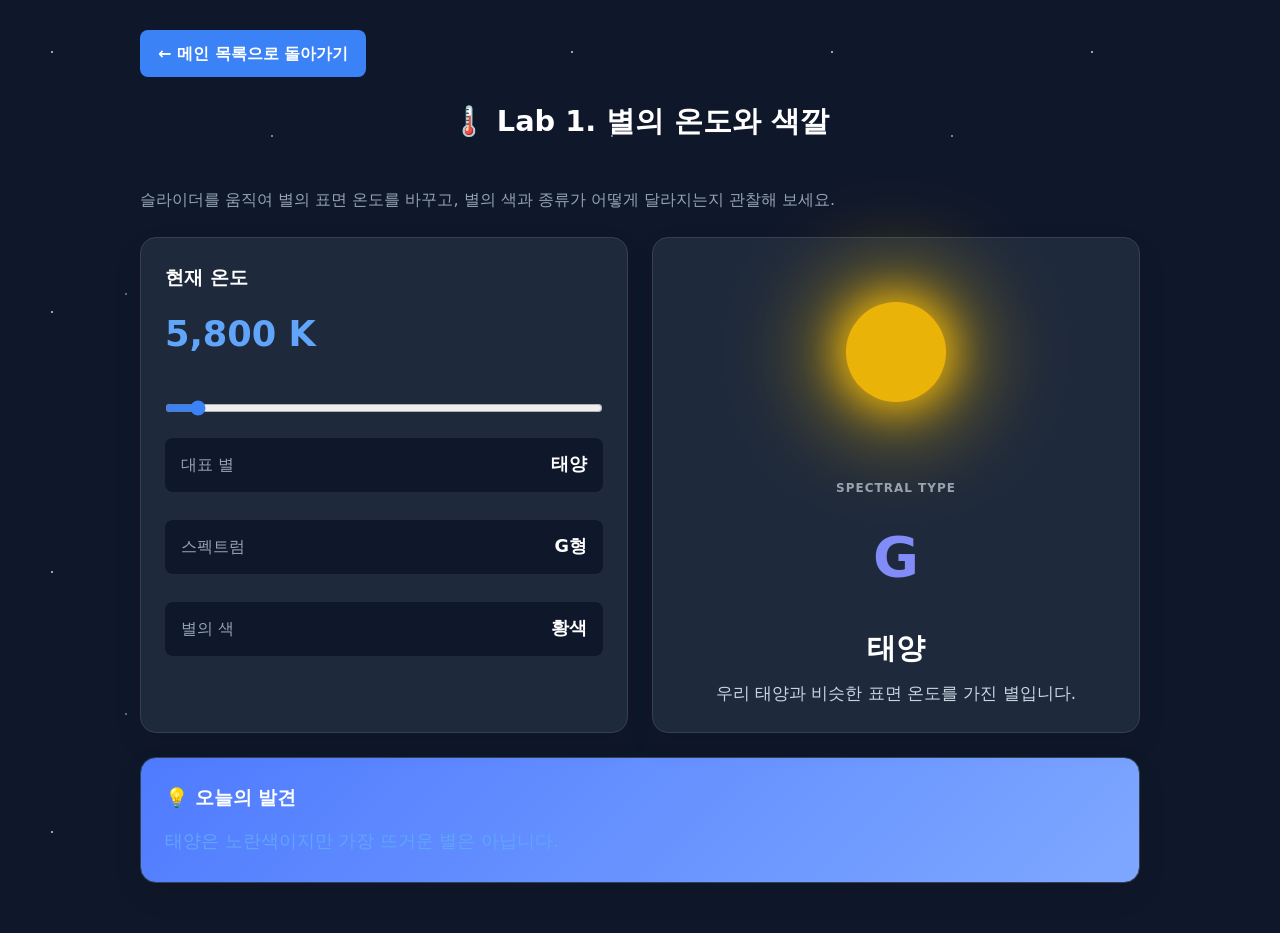
==== lab1.html @ e6ad297c "Update lab1.html" ====
<!DOCTYPE html>
<html lang="ko">
<head>
    <meta charset="UTF-8">
    <meta name="viewport" content="width=device-width, initial-scale=1.0">
    <title>Lab 1. 별의 온도와 색깔 - 우주 탐구 실험실</title>
    <link rel="stylesheet" href="css/style.css">
    <style>
        body {
            background-color: #0f172a;
            color: #f8fafc;
            margin: 0;
            font-family: system-ui, -apple-system, sans-serif;
        }

        .control-card, .viewer-card, .discovery-card {
            background-color: #1e293b !important;
            color: #ffffff !important;
            border: 1px solid #334155 !important;
            border-radius: 16px;
            padding: 24px;
        }

        .temperature-value {
            color: #60a5fa !important;
            font-size: 2.2rem !important;
            font-weight: 800 !important;
        }

        .star-info .info-item {
            background-color: #0f172a !important;
            padding: 12px 16px;
            border-radius: 8px;
            margin-top: 10px;
            display: flex;
            justify-content: space-between;
        }

        .star-info .info-item span { color: #94a3b8 !important; }
        .star-info .info-item strong { color: #ffffff !important; font-size: 1.1rem; }

        .spectral-text { color: #94a3b8 !important; font-weight: 600; letter-spacing: 1px; }
        .spectral-type { color: #818cf8 !important; font-size: 3.5rem !important; font-weight: bold !important; margin: 10px 0; }
        #starDisplayName { color: #ffffff !important; font-size: 1.8rem; margin: 10px 0 5px 0; }
        #starDescription { color: #cbd5e1 !important; font-size: 1.05rem; }

        #temperatureSlider {
            width: 100%;
            height: 10px;
            accent-color: #3b82f6;
            cursor: pointer;
            margin: 15px 0;
        }
    </style>
</head>
<body>

    <div class="container" style="padding-top: 30px; padding-bottom: 50px; max-width: 1000px; margin: 0 auto;">
        <a href="index.html" class="btn" style="background-color: #3b82f6; color: white; display: inline-block; padding: 10px 18px; border-radius: 8px; margin-bottom: 20px; text-decoration: none; font-weight: 600;">← 메인 목록으로 돌아가기</a>

        <h2 class="lab-title" style="color: white; font-size: 1.8rem;">🌡️ Lab 1. 별의 온도와 색깔</h2>
        <p class="lab-subtitle" style="color: #94a3b8; margin-bottom: 24px;">
            슬라이더를 움직여 별의 표면 온도를 바꾸고, 별의 색과 종류가 어떻게 달라지는지 관찰해 보세요.
        </p>

        <div class="lab-grid" style="display: grid; grid-template-columns: 1fr 1fr; gap: 24px;">
            <!-- 컨트롤러 카드 -->
            <div class="control-card">
                <h3 style="color: white; margin-top: 0; margin-bottom: 10px;">현재 온도</h3>
                <div id="temperatureValue" class="temperature-value">5,800 K</div>
                
                <!-- max 값을 50000으로 늘려 30,000K 이상까지 여유롭게 이동 가능하도록 수정 -->
                <input id="temperatureSlider" type="range" min="3000" max="50000" step="100" value="5800">

                <div class="star-info">
                    <div class="info-item"><span>대표 별</span><strong id="starName">태양</strong></div>
                    <div class="info-item"><span>스펙트럼</span><strong id="starType">G형</strong></div>
                    <div class="info-item"><span>별의 색</span><strong id="starLabel">황색</strong></div>
                </div>
            </div>

            <!-- 뷰어 카드 -->
            <div class="viewer-card" style="text-align: center;">
                <div class="star-wrapper" style="position: relative; height: 180px; display: flex; align-items: center; justify-content: center;">
                    <div id="starGlow" style="position: absolute; width: 120px; height: 120px; border-radius: 50%; background: #ffd54f; filter: blur(20px); opacity: 0.6;"></div>
                    <div id="star" style="position: relative; width: 100px; height: 100px; border-radius: 50%; background: #ffd54f; transition: background 0.2s;"></div>
                </div>
                <div class="spectral-text">SPECTRAL TYPE</div>
                <div id="spectralType" class="spectral-type">G</div>
                <h2 id="starDisplayName">태양</h2>
                <p id="starDescription">우리 태양과 비슷한 표면 온도를 가진 황색 별입니다.</p>
            </div>
        </div>

        <div class="discovery-card" style="margin-top: 24px;">
            <h3 style="color: white; margin-top: 0;">💡 오늘의 발견</h3>
            <p id="discoveryText" style="color: #60a5fa; font-size: 1.1rem; margin-top: 8px; margin-bottom: 0;">
                태양은 노란색이지만 가장 뜨거운 별은 아닙니다.
            </p>
        </div>
    </div>

    <script src="js/lab1.js"></script>
</body>
</html>
---- css/style.css ----
/* ===================================
   RESET
=================================== */

*{
    margin:0;
    padding:0;
    box-sizing:border-box;
}

body{

    font-family:
    "Pretendard",
    "Noto Sans KR",
    sans-serif;

    background:#08101d;

    color:white;

    line-height:1.7;

    /* 은은한 별 */
    background-image:
    radial-gradient(circle at 20% 20%, rgba(255,255,255,.6) 1px, transparent 1px),
    radial-gradient(circle at 80% 40%, rgba(255,255,255,.45) 1px, transparent 1px),
    radial-gradient(circle at 30% 70%, rgba(255,255,255,.35) 1px, transparent 1px),
    radial-gradient(circle at 70% 90%, rgba(255,255,255,.55) 1px, transparent 1px);

    background-size:
    260px 260px,
    340px 340px,
    420px 420px,
    520px 520px;

}


/* ===================================
   HERO
=================================== */

.hero{

    padding:28px 24px;

    background:
    linear-gradient(
    180deg,
    #14233f,
    #08101d);

    border-bottom:1px solid rgba(255,255,255,.08);

}

.hero-content{

    max-width:1100px;

    margin:auto;

    display:flex;

    justify-content:space-between;

    align-items:center;

    gap:40px;

}

.hero-left{

    flex:1;

}

.title-row{

    display:flex;

    align-items:center;

    gap:20px;

    margin-bottom:12px;

}

.planet{

    font-size:54px;

}

.subtitle{

    color:#91b8ff;

    font-size:.95rem;

    margin-bottom:4px;

}

.hero h1{

    font-size:2.2rem;

    margin-bottom:2px;

}

.english{

    color:#9fb6d8;

    font-size:.95rem;

}

.description{

    color:#cfd8e6;

    max-width:650px;

}

.hero-right{

    text-align:center;

    min-width:140px;

}

.status-number{

    font-size:3rem;

    font-weight:700;

    color:#8eb6ff;

}

.hero-right{

    text-align:center;

    min-width:140px;

}

.status{

    margin-top:30px;

    display:inline-block;

    padding:10px 22px;

    border-radius:999px;

    background:rgba(255,255,255,.08);

    border:1px solid rgba(255,255,255,.08);

}

.status-number{

    font-size:3rem;

    font-weight:700;

    color:#8eb6ff;

}

.status-text{

    color:#a7b6ca;

}

/* ===================================
   CONTAINER
=================================== */

.container{

    width:min(1100px,92%);

    margin:70px auto;

}

.container h2{

    text-align:center;

    font-size:2rem;

    margin-bottom:40px;

}


/* ===================================
   GRID
=================================== */

.lab-grid{

    display:grid;

    grid-template-columns:
    repeat(auto-fit,minmax(270px,310px));

    justify-content:center;

    gap:26px;

}


/* ===================================
   CARD
=================================== */

.lab-card{

    background:#1a2743;

    border-radius:22px;

    padding:28px;

    border:1px solid rgba(255,255,255,.08);

    transition:.25s;

}

.lab-card:hover{

    transform:translateY(-6px);

    border-color:#5b93ff;

    box-shadow:
    0 12px 30px rgba(0,0,0,.35);

}


/* ===================================
   ICON
=================================== */

.icon{

    width:72px;

    height:72px;

    margin:0 auto 24px;

    border-radius:50%;

    display:flex;

    justify-content:center;

    align-items:center;

    font-size:38px;

    transition:.25s;

}

/* 카드별 색 */

.temperature{

    background:#3d2b20;

}

.magnitude{

    background:#40371d;

}

.parallax{

    background:#20364c;

}

.lab-card:hover .icon{

    transform:scale(1.08);

}


/* ===================================
   TEXT
=================================== */

.lab-card h3{

    text-align:center;

    font-size:1.8rem;

    margin-bottom:12px;

}

.summary{

    text-align:center;

    color:#d0d7e6;

    min-height:60px;

}


/* ===================================
   INFO
=================================== */

.info{

    display:flex;

    justify-content:center;

    gap:18px;

    flex-wrap:wrap;

    margin:22px 0;

    color:#9fb8db;

    font-size:.9rem;

}


/* ===================================
   TAG
=================================== */

.tags{

    display:flex;

    justify-content:center;

    gap:8px;

    flex-wrap:wrap;

    margin-bottom:24px;

}

.tags span{

    background:#2a3d62;

    padding:5px 12px;

    border-radius:20px;

    font-size:.82rem;

}


/* ===================================
   BUTTON
=================================== */

.btn{

    display:block;

    text-align:center;

    text-decoration:none;

    padding:14px;

    border-radius:14px;

    background:#5f84f4;

    color:white;

    font-weight:700;

    transition:.25s;

}

.btn:hover{

    background:#7b9dff;

}


/* ===================================
   FOOTER
=================================== */

footer{

    margin-top:80px;

    padding:45px;

    text-align:center;

    color:#aeb8c9;

    border-top:1px solid rgba(255,255,255,.08);

}

footer p{

    margin:5px 0;

}


/* ===================================
   MOBILE
=================================== */

@media(max-width:768px){

.hero-content{

    flex-direction:column;

    text-align:center;

}

.title-row{

    justify-content:center;

}

.description{

    text-align:center;

}

}

/* ======================================
   LAB 1 : 별의 온도와 색깔
====================================== */

.lab-section{
    max-width:1200px;
    margin:80px auto;
    padding:0 24px;
}

.lab-title{
    font-size:2rem;
    font-weight:700;
    color:#1f2937;
    margin-bottom:12px;
}

.lab-subtitle{
    color:#64748b;
    margin-bottom:40px;
    line-height:1.7;
}

.lab-grid{

    display:grid;

    grid-template-columns:380px 1fr;

    gap:32px;

    align-items:stretch;

}

/* -----------------------
   카드 공통
------------------------ */

.control-card,
.viewer-card,
.temperature-table,
.discovery-card{

    background:white;

    border-radius:20px;

    padding:28px;

    box-shadow:0 12px 30px rgba(0,0,0,.08);

}

/* -----------------------
   왼쪽 카드
------------------------ */

.control-card h3{

    margin-bottom:18px;

}

.temperature-value{

    font-size:42px;

    font-weight:800;

    color:#4F7BFF;

    margin-bottom:24px;

}

#temperatureSlider{

    width:100%;

    margin-bottom:30px;

    cursor:pointer;

}

/* -----------------------
   정보 카드
------------------------ */

.star-info{

    display:flex;

    flex-direction:column;

    gap:18px;

}

.info-item{

    display:flex;

    justify-content:space-between;

    align-items:center;

    padding:14px 18px;

    border-radius:12px;

    background:#f8fafc;

}

.info-item span{

    color:#64748b;

}

.info-item strong{

    font-size:18px;

}

/* -----------------------
   오른쪽
------------------------ */

.viewer-card{

    display:flex;

    flex-direction:column;

    justify-content:center;

    align-items:center;

    text-align:center;

}

/* 별 */

.star-wrapper{

    position:relative;

    width:220px;

    height:220px;

    margin-bottom:24px;

}

.star-glow{

    position:absolute;

    inset:0;

    border-radius:50%;

    filter:blur(35px);

    opacity:.7;

    transition:.35s;

}

.star{

    position:absolute;

    left:50%;

    top:50%;

    transform:translate(-50%,-50%);

    width:120px;

    height:120px;

    border-radius:50%;

    background:#FFD54F;

    box-shadow:0 0 80px rgba(255,213,79,.5);

    transition:
    background .4s,
    box-shadow .4s,
    transform .3s;

}

/* -----------------------
   스펙트럼
------------------------ */

.spectral-text{

    margin-top:12px;

    letter-spacing:4px;

    font-size:12px;

    color:#94a3b8;

}

.spectral-type{

    font-size:48px;

    font-weight:700;

    color:#4F7BFF;

    margin:8px 0;

}

#starDisplayName{

    margin-top:10px;

}

#starDescription{

    max-width:420px;

    color:#64748b;

    line-height:1.8;

}

/* -----------------------
   표
------------------------ */

.temperature-table{

    margin-top:36px;

}

.temperature-table table{

    width:100%;

    border-collapse:collapse;

}

.temperature-table th{

    background:#4F7BFF;

    color:white;

    padding:14px;

}

.temperature-table td{

    padding:14px;

    text-align:center;

    border-bottom:1px solid #e2e8f0;

}

.temperature-table tbody tr{

    transition:.3s;

}

/* JS가 active 붙임 */

.temperature-table tbody tr.active{

    background:#eef4ff;

    border-left:6px solid #4F7BFF;

    transform:scale(1.01);

}

/* -----------------------
   발견 카드
------------------------ */

.discovery-card{

    margin-top:30px;

    background:linear-gradient(
    135deg,
    #4F7BFF,
    #7EA8FF
    );

    color:white;

}

.discovery-card h3{

    margin-bottom:12px;

}

.discovery-card p{

    line-height:1.8;

    font-size:18px;

}

/* -----------------------
   반응형
------------------------ */

@media(max-width:900px){

.lab-grid{

grid-template-columns:1fr;

}

.star-wrapper{

width:180px;
height:180px;

}

.star{

width:100px;
height:100px;

}

}

/* 요소를 완벽히 숨겨주는 클래스 */
.hidden {
    display: none !important;
}

/* 메인으로 돌아가는 버튼 스타일 */
.back-btn {
    background-color: #4f46e5;
    color: white;
    border: none;
    padding: 10px 18px;
    border-radius: 8px;
    font-size: 0.95rem;
    font-weight: 600;
    cursor: pointer;
    margin-bottom: 20px;
    transition: background 0.2s ease;
}

.back-btn:hover {
    background-color: #4338ca;
}

/* 화면 숨김을 강제하는 클래스 */
.hidden {
    display: none !important;
}

/* 돌아가기 버튼 전용 스타일 */
.back-btn {
    display: inline-block;
    width: auto !important;
    text-decoration: none;
    margin-bottom: 20px;
    text-align: center;
}
/* 화면 숨김 처리용 클래스 */
.hidden {
    display: none !important;
}

/* ========================================== */
/* 순수 CSS 기반 화면 전환 (SPA) 스타일          */
/* ========================================== */

/* 1. 기본적으로 모든 페이지 영역을 숨깁니다 */
.page-view {
    display: none;
}

/* 2. 주소에 아무 해시(#)가 없거나 #main-page일 때는 메인만 보여줍니다 */
#main-page {
    display: block;
}

/* 3. 특정 실험실 선택 시(예: #lab1-page), 메인은 가리고 해당 실험실만 띄웁니다 */
:target {
    display: block !important;
}

:target ~ #main-page {
    display: none !important;
}

/* 4. 돌아가기 버튼 전용 스타일 */
.back-btn {
    display: inline-block;
    width: auto !important;
    text-decoration: none;
    margin-bottom: 20px;
    background-color: #3b82f6;
    color: white;
}

/* ========================================== */
/* Lab 1 디자인 가독성 개선 스타일             */
/* ========================================== */

/* 카드 배경 및 글자 가독성 높이기 */
.control-card, .viewer-card, .temperature-table, .discovery-card {
    background-color: #1e293b !important; /* 선명한 어두운 네이비 카드로 변경 */
    color: #f8fafc !important;             /* 기본 글자색 흰색 */
    border: 1px solid #334155;
    border-radius: 12px;
    padding: 24px;
}

/* 온도 숫자 및 강조 글자 */
.temperature-value {
    color: #60a5fa !important; /* 밝은 파란색 */
    font-size: 2.2rem;
    font-weight: 800;
}

.star-info .info-item span {
    color: #94a3b8 !important; /* 밝은 회색 라벨 */
}

.star-info .info-item strong {
    color: #ffffff !important; /* 강한 흰색 강조 */
}

/* 별의 스펙트럼 문구 */
.spectral-text {
    color: #94a3b8 !important;
}

.spectral-type {
    color: #818cf8 !important;
    font-size: 3rem;
    font-weight: bold;
}

/* 교과서 표 디자인 개선 */
.temperature-table table {
    width: 100%;
    color: #f8fafc;
    border-collapse: collapse;
}

.temperature-table th, .temperature-table td {
    padding: 12px;
    text-align: center;
    border-bottom: 1px solid #334155;
    color: #f8fafc !important;
}

/* 현재 속한 행 하이라이트 효과 */
.temperature-table tr.active {
    background-color: rgba(59, 130, 246, 0.35) !important;
    font-weight: bold;
}

/* 슬라이더 컨트롤 스타일 */
#temperatureSlider {
    width: 100%;
    height: 8px;
    border-radius: 5px;
    accent-color: #3b82f6;
    cursor: pointer;
    margin: 15px 0;
}
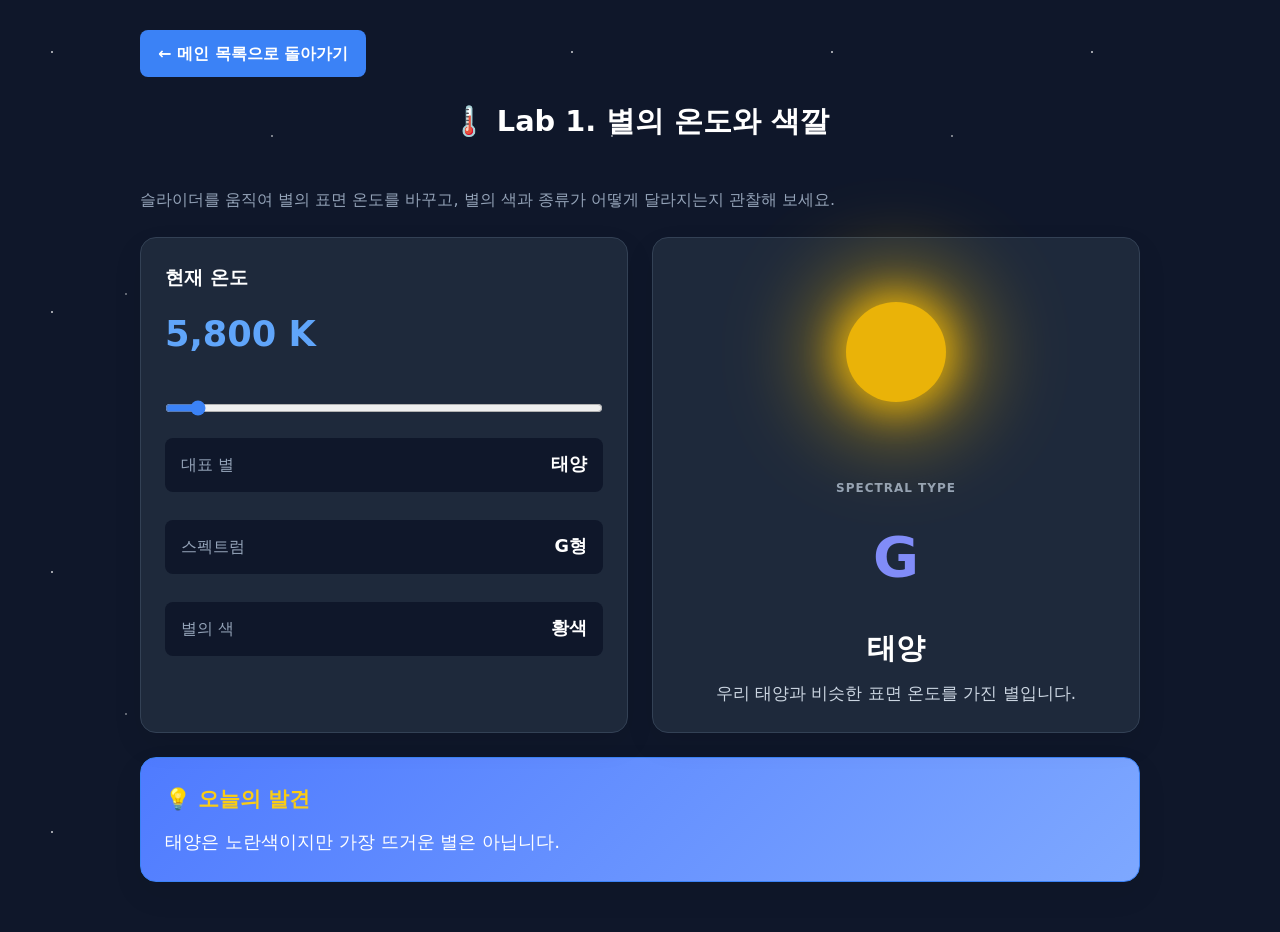
==== commit 4a948e4b: "Update lab1.html" ====
--- a/lab1.html
+++ b/lab1.html
@@ -13,12 +13,43 @@
             font-family: system-ui, -apple-system, sans-serif;
         }
 
-        .control-card, .viewer-card, .discovery-card {
+        /* 컨트롤 및 뷰어 카드 스타일 */
+        .control-card, .viewer-card {
             background-color: #1e293b !important;
             color: #ffffff !important;
             border: 1px solid #334155 !important;
             border-radius: 16px;
             padding: 24px;
+        }
+
+        /* 💡 오늘의 발견 카드 전용 스타일 (가독성 극대화) */
+        .discovery-card {
+            background-color: #1e293b !important; /* 깔끔한 어두운 네이비 배경 */
+            border: 1px solid #3b82f6 !important; /* 파란색 테두리로 포인트 */
+            border-radius: 16px;
+            padding: 24px;
+            margin-top: 24px;
+        }
+
+        /* 오늘의 발견 제목 */
+        .discovery-card h3 {
+            color: #facc15 !important; /* 밝고 눈에 띄는 노란색 */
+            font-size: 1.3rem !important;
+            font-weight: 700 !important;
+            margin-top: 0;
+            margin-bottom: 10px;
+            display: flex;
+            align-items: center;
+            gap: 8px;
+        }
+
+        /* 오늘의 발견 본문 텍스트 (글자색 수정 완료!) */
+        #discoveryText {
+            color: #ffffff !important; /* 완전한 선명한 흰색 */
+            font-size: 1.15rem !important;
+            font-weight: 500 !important;
+            line-height: 1.6 !important;
+            margin: 0;
         }
 
         .temperature-value {
@@ -56,6 +87,7 @@
 <body>
 
     <div class="container" style="padding-top: 30px; padding-bottom: 50px; max-width: 1000px; margin: 0 auto;">
+        <!-- 메인 목록으로 돌아가는 버튼 -->
         <a href="index.html" class="btn" style="background-color: #3b82f6; color: white; display: inline-block; padding: 10px 18px; border-radius: 8px; margin-bottom: 20px; text-decoration: none; font-weight: 600;">← 메인 목록으로 돌아가기</a>
 
         <h2 class="lab-title" style="color: white; font-size: 1.8rem;">🌡️ Lab 1. 별의 온도와 색깔</h2>
@@ -63,13 +95,12 @@
             슬라이더를 움직여 별의 표면 온도를 바꾸고, 별의 색과 종류가 어떻게 달라지는지 관찰해 보세요.
         </p>
 
+        <!-- 메인 실험 영역 -->
         <div class="lab-grid" style="display: grid; grid-template-columns: 1fr 1fr; gap: 24px;">
-            <!-- 컨트롤러 카드 -->
+            <!-- 왼쪽 컨트롤러 카드 -->
             <div class="control-card">
                 <h3 style="color: white; margin-top: 0; margin-bottom: 10px;">현재 온도</h3>
                 <div id="temperatureValue" class="temperature-value">5,800 K</div>
-                
-                <!-- max 값을 50000으로 늘려 30,000K 이상까지 여유롭게 이동 가능하도록 수정 -->
                 <input id="temperatureSlider" type="range" min="3000" max="50000" step="100" value="5800">
 
                 <div class="star-info">
@@ -79,7 +110,7 @@
                 </div>
             </div>
 
-            <!-- 뷰어 카드 -->
+            <!-- 오른쪽 별 뷰어 카드 -->
             <div class="viewer-card" style="text-align: center;">
                 <div class="star-wrapper" style="position: relative; height: 180px; display: flex; align-items: center; justify-content: center;">
                     <div id="starGlow" style="position: absolute; width: 120px; height: 120px; border-radius: 50%; background: #ffd54f; filter: blur(20px); opacity: 0.6;"></div>
@@ -92,14 +123,16 @@
             </div>
         </div>
 
-        <div class="discovery-card" style="margin-top: 24px;">
-            <h3 style="color: white; margin-top: 0;">💡 오늘의 발견</h3>
-            <p id="discoveryText" style="color: #60a5fa; font-size: 1.1rem; margin-top: 8px; margin-bottom: 0;">
+        <!-- 하단 오늘의 발견 카드 (가독성 개심 완료) -->
+        <div class="discovery-card">
+            <h3>💡 오늘의 발견</h3>
+            <p id="discoveryText">
                 태양은 노란색이지만 가장 뜨거운 별은 아닙니다.
             </p>
         </div>
     </div>
 
+    <!-- 로직 자바스크립트 연결 -->
     <script src="js/lab1.js"></script>
 </body>
 </html>
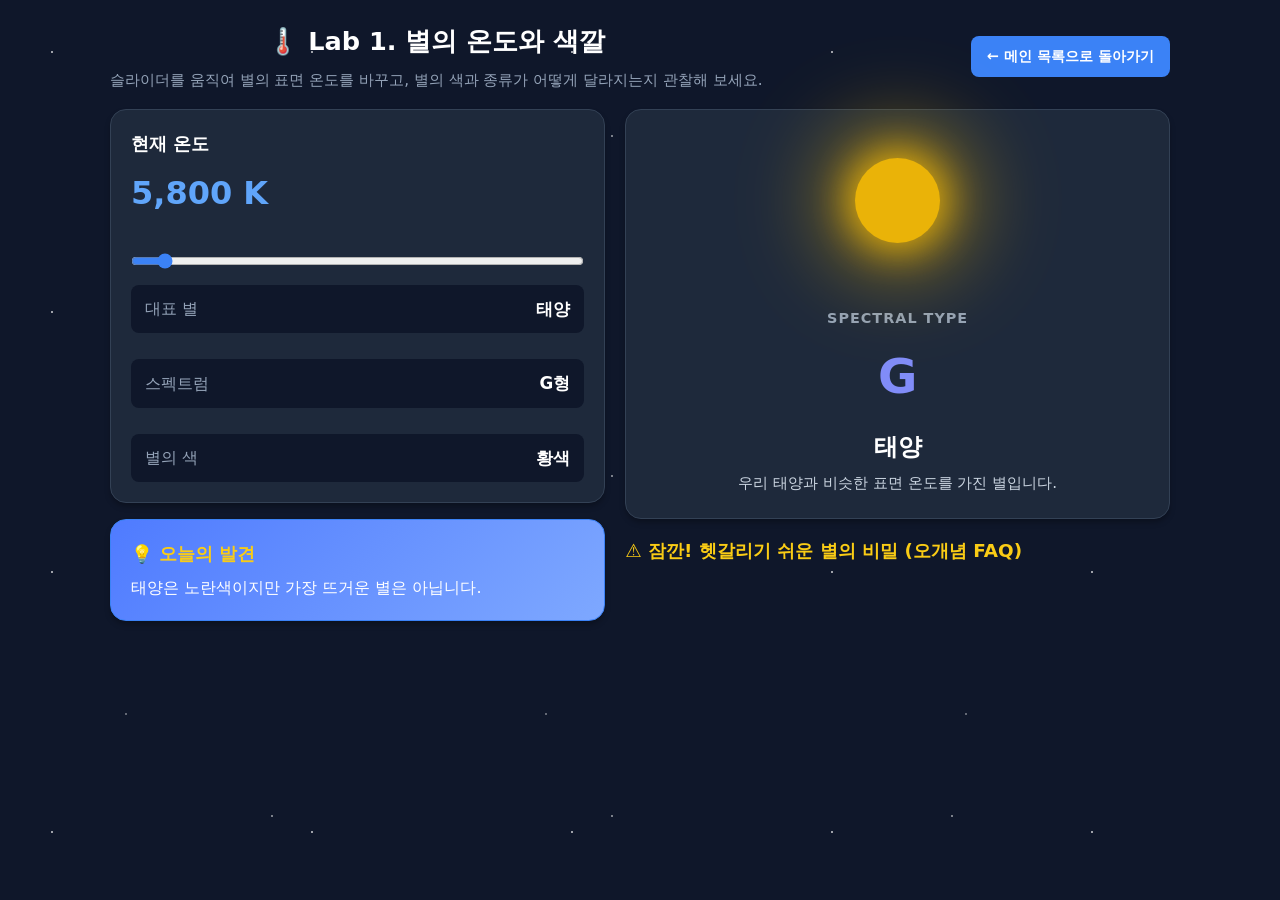
==== commit bbcbf4b8: "Update lab1.html" ====
--- a/lab1.html
+++ b/lab1.html
@@ -6,129 +6,181 @@
     <title>Lab 1. 별의 온도와 색깔 - 우주 탐구 실험실</title>
     <link rel="stylesheet" href="css/style.css">
     <style>
+        /* 전체 화면 스크롤 최소화 및 기본 다크 테마 */
         body {
             background-color: #0f172a;
             color: #f8fafc;
             margin: 0;
+            padding: 20px 0;
             font-family: system-ui, -apple-system, sans-serif;
+            box-sizing: border-box;
         }
 
-        /* 컨트롤 및 뷰어 카드 스타일 */
-        .control-card, .viewer-card {
+        /* 카드 공통 스타일 */
+        .control-card, .viewer-card, .discovery-card, .faq-card {
             background-color: #1e293b !important;
             color: #ffffff !important;
             border: 1px solid #334155 !important;
             border-radius: 16px;
-            padding: 24px;
+            padding: 20px;
+            box-shadow: 0 4px 6px -1px rgba(0, 0, 0, 0.3);
         }
 
-        /* 💡 오늘의 발견 카드 전용 스타일 (가독성 극대화) */
-        .discovery-card {
-            background-color: #1e293b !important; /* 깔끔한 어두운 네이비 배경 */
-            border: 1px solid #3b82f6 !important; /* 파란색 테두리로 포인트 */
-            border-radius: 16px;
-            padding: 24px;
-            margin-top: 24px;
-        }
-
-        /* 오늘의 발견 제목 */
-        .discovery-card h3 {
-            color: #facc15 !important; /* 밝고 눈에 띄는 노란색 */
-            font-size: 1.3rem !important;
-            font-weight: 700 !important;
-            margin-top: 0;
-            margin-bottom: 10px;
-            display: flex;
-            align-items: center;
-            gap: 8px;
-        }
-
-        /* 오늘의 발견 본문 텍스트 (글자색 수정 완료!) */
-        #discoveryText {
-            color: #ffffff !important; /* 완전한 선명한 흰색 */
-            font-size: 1.15rem !important;
-            font-weight: 500 !important;
-            line-height: 1.6 !important;
-            margin: 0;
-        }
-
+        /* 컨트롤러 스타일 */
         .temperature-value {
             color: #60a5fa !important;
-            font-size: 2.2rem !important;
+            font-size: 2rem !important;
             font-weight: 800 !important;
         }
 
         .star-info .info-item {
             background-color: #0f172a !important;
-            padding: 12px 16px;
+            padding: 10px 14px;
             border-radius: 8px;
-            margin-top: 10px;
+            margin-top: 8px;
             display: flex;
             justify-content: space-between;
         }
 
         .star-info .info-item span { color: #94a3b8 !important; }
-        .star-info .info-item strong { color: #ffffff !important; font-size: 1.1rem; }
+        .star-info .info-item strong { color: #ffffff !important; font-size: 1.05rem; }
 
-        .spectral-text { color: #94a3b8 !important; font-weight: 600; letter-spacing: 1px; }
-        .spectral-type { color: #818cf8 !important; font-size: 3.5rem !important; font-weight: bold !important; margin: 10px 0; }
-        #starDisplayName { color: #ffffff !important; font-size: 1.8rem; margin: 10px 0 5px 0; }
-        #starDescription { color: #cbd5e1 !important; font-size: 1.05rem; }
+        /* 뷰어 스타일 */
+        .spectral-text { color: #94a3b8 !important; font-weight: 600; letter-spacing: 1px; font-size: 0.9rem; }
+        .spectral-type { color: #818cf8 !important; font-size: 3rem !important; font-weight: bold !important; margin: 5px 0; }
+        #starDisplayName { color: #ffffff !important; font-size: 1.5rem; margin: 5px 0 2px 0; }
+        #starDescription { color: #cbd5e1 !important; font-size: 0.95rem; margin: 0; }
 
         #temperatureSlider {
             width: 100%;
-            height: 10px;
+            height: 8px;
             accent-color: #3b82f6;
             cursor: pointer;
-            margin: 15px 0;
+            margin: 12px 0;
+        }
+
+        /* 💡 오늘의 발견 카드 */
+        .discovery-card {
+            border: 1px solid #3b82f6 !important;
+            margin-top: 16px;
+        }
+        .discovery-card h3 {
+            color: #facc15 !important;
+            font-size: 1.1rem !important;
+            margin-top: 0;
+            margin-bottom: 6px;
+        }
+        #discoveryText {
+            color: #ffffff !important;
+            font-size: 1rem !important;
+            line-height: 1.5;
+            margin: 0;
+        }
+
+        /* ⚠️ 오개념 FAQ 영역 스타일 (우측 배치용) */
+        .faq-section {
+            margin-top: 16px;
+        }
+        .faq-title {
+            color: #facc15 !important;
+            font-size: 1.15rem !important;
+            font-weight: bold;
+            margin-bottom: 10px;
+        }
+        .faq-grid {
+            display: flex;
+            flex-direction: column; /* 오개념 카드를 위아래로 쌓음 */
+            gap: 12px;
+        }
+        .faq-card h4 {
+            color: #60a5fa !important;
+            font-size: 1rem !important;
+            margin-top: 0;
+            margin-bottom: 6px;
+            line-height: 1.3;
+        }
+        .faq-card p {
+            color: #cbd5e1 !important;
+            font-size: 0.9rem !important;
+            line-height: 1.5;
+            margin: 0;
+        }
+
+        /* 한눈에 보이는 2열 대형 그리드 Layout */
+        .main-dashboard {
+            display: grid;
+            grid-template-columns: 1fr 1.1fr; /* 좌측 : 우측 비율 */
+            gap: 20px;
+            align-items: start;
         }
     </style>
 </head>
 <body>
 
-    <div class="container" style="padding-top: 30px; padding-bottom: 50px; max-width: 1000px; margin: 0 auto;">
-        <!-- 메인 목록으로 돌아가는 버튼 -->
-        <a href="index.html" class="btn" style="background-color: #3b82f6; color: white; display: inline-block; padding: 10px 18px; border-radius: 8px; margin-bottom: 20px; text-decoration: none; font-weight: 600;">← 메인 목록으로 돌아가기</a>
+    <div class="container" style="max-width: 1200px; margin: 0 auto; padding: 0 20px;">
+        <!-- 상단 헤더 영역 -->
+        <div style="display: flex; justify-content: space-between; align-items: center; margin-bottom: 16px;">
+            <div>
+                <h2 class="lab-title" style="color: white; font-size: 1.6rem; margin: 0;">🌡️ Lab 1. 별의 온도와 색깔</h2>
+                <p class="lab-subtitle" style="color: #94a3b8; margin: 4px 0 0 0; font-size: 0.95rem;">
+                    슬라이더를 움직여 별의 표면 온도를 바꾸고, 별의 색과 종류가 어떻게 달라지는지 관찰해 보세요.
+                </p>
+            </div>
+            <a href="index.html" class="btn" style="background-color: #3b82f6; color: white; padding: 8px 16px; border-radius: 8px; text-decoration: none; font-weight: 600; font-size: 0.9rem;">← 메인 목록으로 돌아가기</a>
+        </div>
 
-        <h2 class="lab-title" style="color: white; font-size: 1.8rem;">🌡️ Lab 1. 별의 온도와 색깔</h2>
-        <p class="lab-subtitle" style="color: #94a3b8; margin-bottom: 24px;">
-            슬라이더를 움직여 별의 표면 온도를 바꾸고, 별의 색과 종류가 어떻게 달라지는지 관찰해 보세요.
-        </p>
+        <!-- 🖥️ 대시보드 메인 영역 (한 화면 수놓기) -->
+        <div class="main-dashboard">
+            
+            <!-- ⬅️ 왼쪽 영역: 컨트롤러 + 오늘의 발견 -->
+            <div class="left-column">
+                <!-- 1. 컨트롤러 카드 -->
+                <div class="control-card">
+                    <h3 style="color: white; margin-top: 0; margin-bottom: 6px; font-size: 1.1rem;">현재 온도</h3>
+                    <div id="temperatureValue" class="temperature-value">5,800 K</div>
+                    <input id="temperatureSlider" type="range" min="3000" max="50000" step="100" value="5800">
 
-        <!-- 메인 실험 영역 -->
-        <div class="lab-grid" style="display: grid; grid-template-columns: 1fr 1fr; gap: 24px;">
-            <!-- 왼쪽 컨트롤러 카드 -->
-            <div class="control-card">
-                <h3 style="color: white; margin-top: 0; margin-bottom: 10px;">현재 온도</h3>
-                <div id="temperatureValue" class="temperature-value">5,800 K</div>
-                <input id="temperatureSlider" type="range" min="3000" max="50000" step="100" value="5800">
+                    <div class="star-info">
+                        <div class="info-item"><span>대표 별</span><strong id="starName">태양</strong></div>
+                        <div class="info-item"><span>스펙트럼</span><strong id="starType">G형</strong></div>
+                        <div class="info-item"><span>별의 색</span><strong id="starLabel">황색</strong></div>
+                    </div>
+                </div>
 
-                <div class="star-info">
-                    <div class="info-item"><span>대표 별</span><strong id="starName">태양</strong></div>
-                    <div class="info-item"><span>스펙트럼</span><strong id="starType">G형</strong></div>
-                    <div class="info-item"><span>별의 색</span><strong id="starLabel">황색</strong></div>
+                <!-- 2. 오늘의 발견 카드 (컨트롤러 바로 아래에 밀착) -->
+                <div class="discovery-card">
+                    <h3>💡 오늘의 발견</h3>
+                    <p id="discoveryText">
+                        태양은 노란색이지만 가장 뜨거운 별은 아닙니다.
+                    </p>
                 </div>
             </div>
 
-            <!-- 오른쪽 별 뷰어 카드 -->
-            <div class="viewer-card" style="text-align: center;">
-                <div class="star-wrapper" style="position: relative; height: 180px; display: flex; align-items: center; justify-content: center;">
-                    <div id="starGlow" style="position: absolute; width: 120px; height: 120px; border-radius: 50%; background: #ffd54f; filter: blur(20px); opacity: 0.6;"></div>
-                    <div id="star" style="position: relative; width: 100px; height: 100px; border-radius: 50%; background: #ffd54f; transition: background 0.2s;"></div>
+            <!-- ➡️ 오른쪽 영역: 별 뷰어 + 오개념 FAQ -->
+            <div class="right-column">
+                <!-- 1. 별 뷰어 카드 -->
+                <div class="viewer-card" style="text-align: center;">
+                    <div class="star-wrapper" style="position: relative; height: 140px; display: flex; align-items: center; justify-content: center;">
+                        <div id="starGlow" style="position: absolute; width: 100px; height: 100px; border-radius: 50%; background: #ffd54f; filter: blur(20px); opacity: 0.6;"></div>
+                        <div id="star" style="position: relative; width: 85px; height: 85px; border-radius: 50%; background: #ffd54f; transition: background 0.2s;"></div>
+                    </div>
+                    <div class="spectral-text">SPECTRAL TYPE</div>
+                    <div id="spectralType" class="spectral-type">G</div>
+                    <h2 id="starDisplayName">태양</h2>
+                    <p id="starDescription">우리 태양과 비슷한 표면 온도를 가진 황색 별입니다.</p>
                 </div>
-                <div class="spectral-text">SPECTRAL TYPE</div>
-                <div id="spectralType" class="spectral-type">G</div>
-                <h2 id="starDisplayName">태양</h2>
-                <p id="starDescription">우리 태양과 비슷한 표면 온도를 가진 황색 별입니다.</p>
+
+                <!-- 2. 오개념 FAQ (뷰어 바로 옆/아래에 연결) -->
+                <div class="faq-section">
+                    <div class="faq-title">
+                        ⚠️ 잠깐! 헷갈리기 쉬운 별의 비밀 (오개념 FAQ)
+                    </div>
+                    <div id="faqContainer" class="faq-grid">
+                        <!-- 자바스크립트로 2개의 랜덤 오개념 카드가 들어옵니다 -->
+                    </div>
+                </div>
             </div>
-        </div>
 
-        <!-- 하단 오늘의 발견 카드 (가독성 개심 완료) -->
-        <div class="discovery-card">
-            <h3>💡 오늘의 발견</h3>
-            <p id="discoveryText">
-                태양은 노란색이지만 가장 뜨거운 별은 아닙니다.
-            </p>
         </div>
     </div>
 
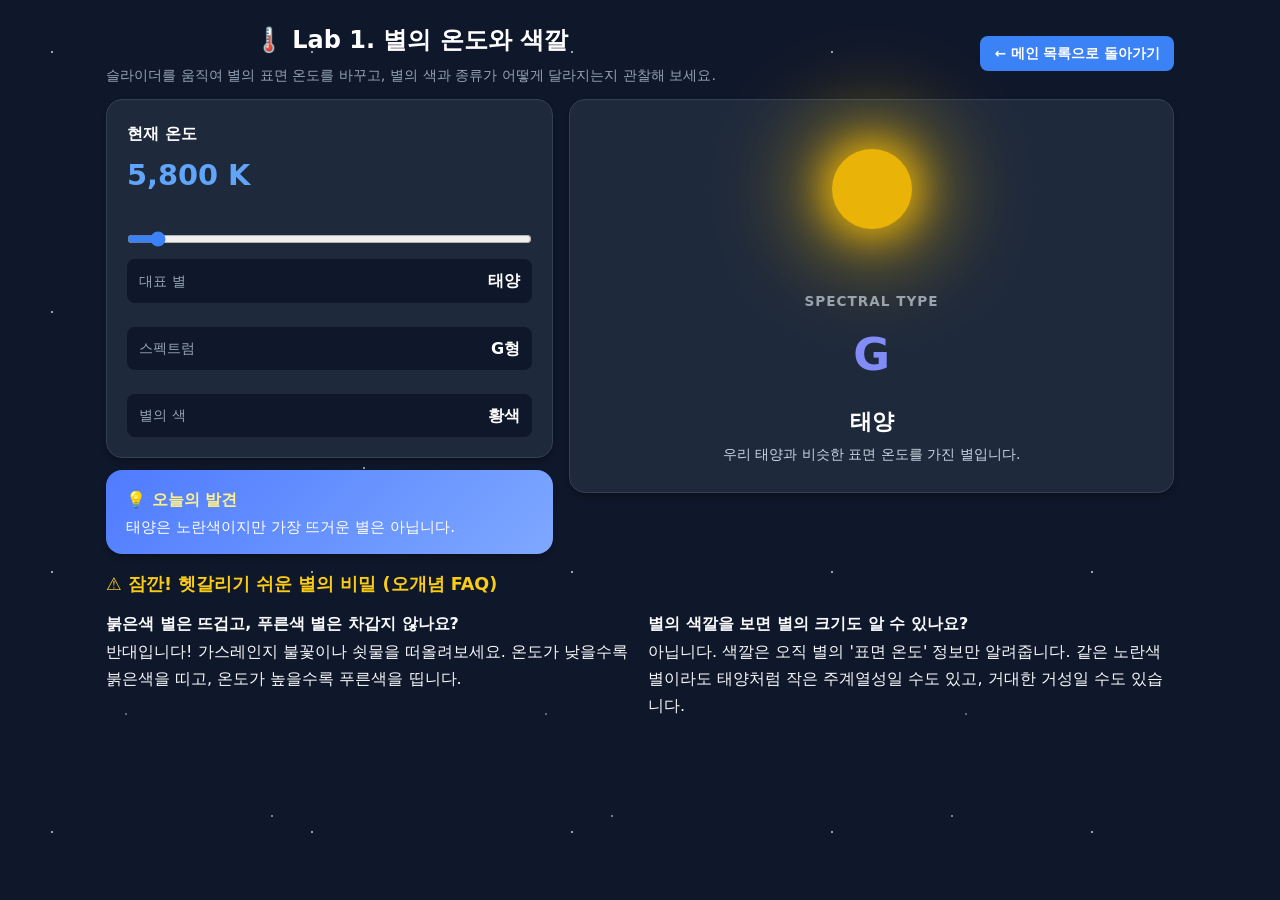
==== commit b1d3ade5: "Update lab1.html" ====
--- a/lab1.html
+++ b/lab1.html
@@ -6,7 +6,6 @@
     <title>Lab 1. 별의 온도와 색깔 - 우주 탐구 실험실</title>
     <link rel="stylesheet" href="css/style.css">
     <style>
-        /* 전체 화면 스크롤 최소화 및 기본 다크 테마 */
         body {
             background-color: #0f172a;
             color: #f8fafc;
@@ -17,7 +16,7 @@
         }
 
         /* 카드 공통 스타일 */
-        .control-card, .viewer-card, .discovery-card, .faq-card {
+        .control-card, .viewer-card, .discovery-card, .faq-item-card {
             background-color: #1e293b !important;
             color: #ffffff !important;
             border: 1px solid #334155 !important;
@@ -29,114 +28,119 @@
         /* 컨트롤러 스타일 */
         .temperature-value {
             color: #60a5fa !important;
-            font-size: 2rem !important;
+            font-size: 1.8rem !important;
             font-weight: 800 !important;
         }
 
         .star-info .info-item {
             background-color: #0f172a !important;
-            padding: 10px 14px;
+            padding: 8px 12px;
             border-radius: 8px;
-            margin-top: 8px;
+            margin-top: 6px;
             display: flex;
             justify-content: space-between;
         }
 
-        .star-info .info-item span { color: #94a3b8 !important; }
-        .star-info .info-item strong { color: #ffffff !important; font-size: 1.05rem; }
+        .star-info .info-item span { color: #94a3b8 !important; font-size: 0.9rem; }
+        .star-info .info-item strong { color: #ffffff !important; font-size: 1rem; }
 
         /* 뷰어 스타일 */
-        .spectral-text { color: #94a3b8 !important; font-weight: 600; letter-spacing: 1px; font-size: 0.9rem; }
-        .spectral-type { color: #818cf8 !important; font-size: 3rem !important; font-weight: bold !important; margin: 5px 0; }
-        #starDisplayName { color: #ffffff !important; font-size: 1.5rem; margin: 5px 0 2px 0; }
-        #starDescription { color: #cbd5e1 !important; font-size: 0.95rem; margin: 0; }
+        .spectral-text { color: #94a3b8 !important; font-weight: 600; letter-spacing: 1px; font-size: 0.85rem; }
+        .spectral-type { color: #818cf8 !important; font-size: 2.8rem !important; font-weight: bold !important; margin: 4px 0; }
+        #starDisplayName { color: #ffffff !important; font-size: 1.4rem; margin: 4px 0 2px 0; }
+        #starDescription { color: #cbd5e1 !important; font-size: 0.9rem; margin: 0; }
 
         #temperatureSlider {
             width: 100%;
             height: 8px;
             accent-color: #3b82f6;
             cursor: pointer;
-            margin: 12px 0;
+            margin: 10px 0;
         }
 
-        /* 💡 오늘의 발견 카드 */
+        /* 💡 오늘의 발견 카드 (파란색 포인트 카드로 강조) */
         .discovery-card {
-            border: 1px solid #3b82f6 !important;
-            margin-top: 16px;
+            background-color: #3b82f6 !important; /* 파란색 배경으로 시선 집중 */
+            border: none !important;
+            margin-top: 12px;
+            padding: 16px 20px;
         }
         .discovery-card h3 {
-            color: #facc15 !important;
-            font-size: 1.1rem !important;
+            color: #fef08a !important; /* 밝은 노란색 */
+            font-size: 1rem !important;
             margin-top: 0;
-            margin-bottom: 6px;
+            margin-bottom: 4px;
         }
         #discoveryText {
             color: #ffffff !important;
-            font-size: 1rem !important;
+            font-size: 0.95rem !important;
+            line-height: 1.4;
+            margin: 0;
+            font-weight: 500;
+        }
+
+        /* ⚠️ 오개념 FAQ 영역 스타일 (하단 전체 통으로 길게 배치) */
+        .faq-section {
+            margin-top: 16px;
+            width: 100%;
+        }
+        .faq-title {
+            color: #facc15 !important;
+            font-size: 1.1rem !important;
+            font-weight: bold;
+            margin-bottom: 10px;
+        }
+        /* 오개념 카드가 들어갈 가로 2열 그리드 */
+        .faq-grid {
+            display: grid;
+            grid-template-columns: 1fr 1fr; /* 하단 전체를 가로 2칸으로 길게 분할 */
+            gap: 16px;
+        }
+        .faq-item-card h4 {
+            color: #60a5fa !important;
+            font-size: 0.95rem !important;
+            margin-top: 0;
+            margin-bottom: 6px;
+            line-height: 1.3;
+        }
+        .faq-item-card p {
+            color: #cbd5e1 !important;
+            font-size: 0.88rem !important;
             line-height: 1.5;
             margin: 0;
         }
 
-        /* ⚠️ 오개념 FAQ 영역 스타일 (우측 배치용) */
-        .faq-section {
-            margin-top: 16px;
-        }
-        .faq-title {
-            color: #facc15 !important;
-            font-size: 1.15rem !important;
-            font-weight: bold;
-            margin-bottom: 10px;
-        }
-        .faq-grid {
-            display: flex;
-            flex-direction: column; /* 오개념 카드를 위아래로 쌓음 */
-            gap: 12px;
-        }
-        .faq-card h4 {
-            color: #60a5fa !important;
-            font-size: 1rem !important;
-            margin-top: 0;
-            margin-bottom: 6px;
-            line-height: 1.3;
-        }
-        .faq-card p {
-            color: #cbd5e1 !important;
-            font-size: 0.9rem !important;
-            line-height: 1.5;
-            margin: 0;
-        }
-
-        /* 한눈에 보이는 2열 대형 그리드 Layout */
-        .main-dashboard {
+        /* 대시보드 2열 그리드 (좌측 컨트롤러+오늘의발견 / 우측 별 뷰어) */
+        .top-dashboard {
             display: grid;
-            grid-template-columns: 1fr 1.1fr; /* 좌측 : 우측 비율 */
-            gap: 20px;
+            grid-template-columns: 0.85fr 1.15fr; /* 좌측 창 폭을 좁히고 우측을 넓힘 */
+            gap: 16px;
             align-items: start;
         }
     </style>
 </head>
 <body>
 
-    <div class="container" style="max-width: 1200px; margin: 0 auto; padding: 0 20px;">
-        <!-- 상단 헤더 영역 -->
-        <div style="display: flex; justify-content: space-between; align-items: center; margin-bottom: 16px;">
+    <div class="container" style="max-width: 1100px; margin: 0 auto; padding: 0 16px;">
+        <!-- 상단 헤더 -->
+        <div style="display: flex; justify-content: space-between; align-items: center; margin-bottom: 12px;">
             <div>
-                <h2 class="lab-title" style="color: white; font-size: 1.6rem; margin: 0;">🌡️ Lab 1. 별의 온도와 색깔</h2>
-                <p class="lab-subtitle" style="color: #94a3b8; margin: 4px 0 0 0; font-size: 0.95rem;">
+                <h2 class="lab-title" style="color: white; font-size: 1.5rem; margin: 0;">🌡️ Lab 1. 별의 온도와 색깔</h2>
+                <p class="lab-subtitle" style="color: #94a3b8; margin: 2px 0 0 0; font-size: 0.9rem;">
                     슬라이더를 움직여 별의 표면 온도를 바꾸고, 별의 색과 종류가 어떻게 달라지는지 관찰해 보세요.
                 </p>
             </div>
-            <a href="index.html" class="btn" style="background-color: #3b82f6; color: white; padding: 8px 16px; border-radius: 8px; text-decoration: none; font-weight: 600; font-size: 0.9rem;">← 메인 목록으로 돌아가기</a>
+            <a href="index.html" class="btn" style="background-color: #3b82f6; color: white; padding: 6px 14px; border-radius: 8px; text-decoration: none; font-weight: 600; font-size: 0.85rem;">← 메인 목록으로 돌아가기</a>
         </div>
 
-        <!-- 🖥️ 대시보드 메인 영역 (한 화면 수놓기) -->
-        <div class="main-dashboard">
+        <!-- 1. 상단 대시보드 (좌: 컨트롤러+오늘의발견 / 우: 별 뷰어) -->
+        <div class="top-dashboard">
             
-            <!-- ⬅️ 왼쪽 영역: 컨트롤러 + 오늘의 발견 -->
+            <!-- ⬅️ 좌측 (좁아진 폭) -->
             <div class="left-column">
-                <!-- 1. 컨트롤러 카드 -->
+                <!-- 컨트롤러 카드 -->
                 <div class="control-card">
-                    <h3 style="color: white; margin-top: 0; margin-bottom: 6px; font-size: 1.1rem;">현재 온도</h3>
+                    <h3 style="color: white; margin-top: 0; margin-bottom: 4px; font-size: 1rem;">현재 온도</h3>
                     <div id="temperatureValue" class="temperature-value">5,800 K</div>
                     <input id="temperatureSlider" type="range" min="3000" max="50000" step="100" value="5800">
 
@@ -147,7 +151,7 @@
                     </div>
                 </div>
 
-                <!-- 2. 오늘의 발견 카드 (컨트롤러 바로 아래에 밀착) -->
+                <!-- 오늘의 발견 카드 (컨트롤러 바로 밑으로 올려 붙임) -->
                 <div class="discovery-card">
                     <h3>💡 오늘의 발견</h3>
                     <p id="discoveryText">
@@ -156,35 +160,35 @@
                 </div>
             </div>
 
-            <!-- ➡️ 오른쪽 영역: 별 뷰어 + 오개념 FAQ -->
+            <!-- ➡️ 우측 (넓은 별 뷰어) -->
             <div class="right-column">
-                <!-- 1. 별 뷰어 카드 -->
-                <div class="viewer-card" style="text-align: center;">
-                    <div class="star-wrapper" style="position: relative; height: 140px; display: flex; align-items: center; justify-content: center;">
+                <div class="viewer-card" style="text-align: center; padding: 24px;">
+                    <div class="star-wrapper" style="position: relative; height: 130px; display: flex; align-items: center; justify-content: center;">
                         <div id="starGlow" style="position: absolute; width: 100px; height: 100px; border-radius: 50%; background: #ffd54f; filter: blur(20px); opacity: 0.6;"></div>
-                        <div id="star" style="position: relative; width: 85px; height: 85px; border-radius: 50%; background: #ffd54f; transition: background 0.2s;"></div>
+                        <div id="star" style="position: relative; width: 80px; height: 80px; border-radius: 50%; background: #ffd54f; transition: background 0.2s;"></div>
                     </div>
                     <div class="spectral-text">SPECTRAL TYPE</div>
                     <div id="spectralType" class="spectral-type">G</div>
                     <h2 id="starDisplayName">태양</h2>
                     <p id="starDescription">우리 태양과 비슷한 표면 온도를 가진 황색 별입니다.</p>
                 </div>
-
-                <!-- 2. 오개념 FAQ (뷰어 바로 옆/아래에 연결) -->
-                <div class="faq-section">
-                    <div class="faq-title">
-                        ⚠️ 잠깐! 헷갈리기 쉬운 별의 비밀 (오개념 FAQ)
-                    </div>
-                    <div id="faqContainer" class="faq-grid">
-                        <!-- 자바스크립트로 2개의 랜덤 오개념 카드가 들어옵니다 -->
-                    </div>
-                </div>
             </div>
 
         </div>
+
+        <!-- 2. 하단 대형 오개념 FAQ 영역 (가로로 길게 통으로 배치) -->
+        <div class="faq-section">
+            <div class="faq-title">
+                ⚠️ 잠깐! 헷갈리기 쉬운 별의 비밀 (오개념 FAQ)
+            </div>
+            <div id="faqContainer" class="faq-grid">
+                <!-- 자바스크립트로 생성된 2개의 오개념 카드가 여기에 들어옵니다 -->
+            </div>
+        </div>
+
     </div>
 
-    <!-- 로직 자바스크립트 연결 -->
+    <!-- 스크립트 연결 -->
     <script src="js/lab1.js"></script>
 </body>
 </html>
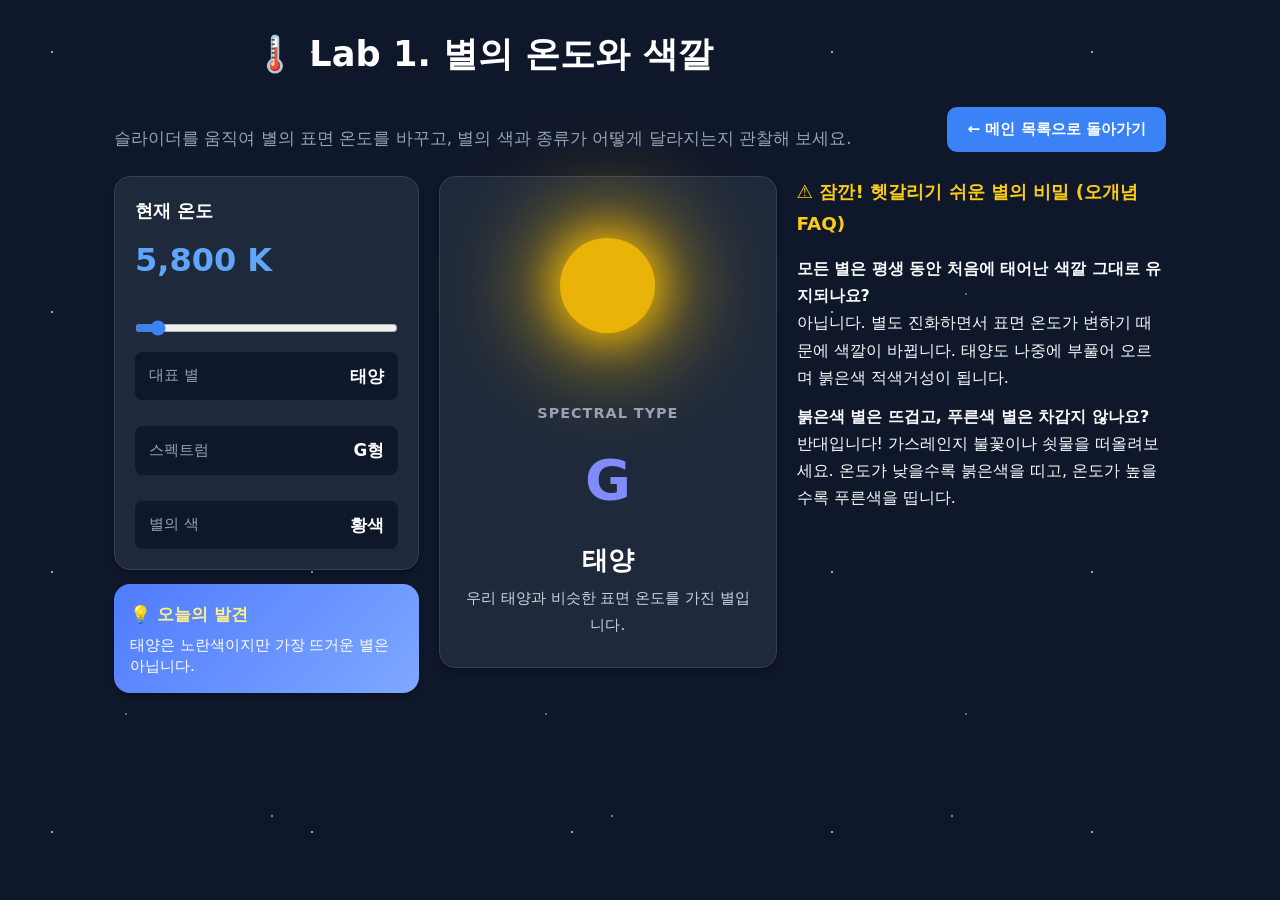
==== commit 8abd62d0: "Update lab1.html" ====
--- a/lab1.html
+++ b/lab1.html
@@ -10,13 +10,13 @@
             background-color: #0f172a;
             color: #f8fafc;
             margin: 0;
-            padding: 20px 0;
+            padding: 24px 0;
             font-family: system-ui, -apple-system, sans-serif;
             box-sizing: border-box;
         }
 
-        /* 카드 공통 스타일 */
-        .control-card, .viewer-card, .discovery-card, .faq-item-card {
+        /* 카드 공통 기본 스타일 */
+        .control-card, .viewer-card, .discovery-card, .faq-card {
             background-color: #1e293b !important;
             color: #ffffff !important;
             border: 1px solid #334155 !important;
@@ -25,51 +25,65 @@
             box-shadow: 0 4px 6px -1px rgba(0, 0, 0, 0.3);
         }
 
+        /* 1) 상단 제목 크기 확대 및 스타일 */
+        .lab-title {
+            color: #ffffff !important;
+            font-size: 2.2rem !important; /* 시원하게 확 키운 제목 크기 */
+            font-weight: 800 !important;
+            margin: 0;
+        }
+
+        .lab-subtitle {
+            color: #94a3b8 !important;
+            font-size: 1.05rem !important;
+            margin: 6px 0 0 0;
+        }
+
         /* 컨트롤러 스타일 */
         .temperature-value {
             color: #60a5fa !important;
-            font-size: 1.8rem !important;
+            font-size: 2rem !important;
             font-weight: 800 !important;
         }
 
         .star-info .info-item {
             background-color: #0f172a !important;
-            padding: 8px 12px;
+            padding: 10px 14px;
             border-radius: 8px;
-            margin-top: 6px;
+            margin-top: 8px;
             display: flex;
             justify-content: space-between;
         }
 
-        .star-info .info-item span { color: #94a3b8 !important; font-size: 0.9rem; }
-        .star-info .info-item strong { color: #ffffff !important; font-size: 1rem; }
+        .star-info .info-item span { color: #94a3b8 !important; font-size: 0.95rem; }
+        .star-info .info-item strong { color: #ffffff !important; font-size: 1.05rem; }
 
         /* 뷰어 스타일 */
-        .spectral-text { color: #94a3b8 !important; font-weight: 600; letter-spacing: 1px; font-size: 0.85rem; }
-        .spectral-type { color: #818cf8 !important; font-size: 2.8rem !important; font-weight: bold !important; margin: 4px 0; }
-        #starDisplayName { color: #ffffff !important; font-size: 1.4rem; margin: 4px 0 2px 0; }
-        #starDescription { color: #cbd5e1 !important; font-size: 0.9rem; margin: 0; }
+        .spectral-text { color: #94a3b8 !important; font-weight: 600; letter-spacing: 1px; font-size: 0.9rem; }
+        .spectral-type { color: #818cf8 !important; font-size: 3.5rem !important; font-weight: bold !important; margin: 6px 0; }
+        #starDisplayName { color: #ffffff !important; font-size: 1.6rem; margin: 6px 0 2px 0; }
+        #starDescription { color: #cbd5e1 !important; font-size: 0.95rem; margin: 0; }
 
         #temperatureSlider {
             width: 100%;
             height: 8px;
             accent-color: #3b82f6;
             cursor: pointer;
-            margin: 10px 0;
-        }
-
-        /* 💡 오늘의 발견 카드 (파란색 포인트 카드로 강조) */
+            margin: 12px 0;
+        }
+
+        /* 💡 오늘의 발견 카드 */
         .discovery-card {
-            background-color: #3b82f6 !important; /* 파란색 배경으로 시선 집중 */
+            background-color: #3b82f6 !important;
             border: none !important;
-            margin-top: 12px;
-            padding: 16px 20px;
+            margin-top: 14px;
+            padding: 16px;
         }
         .discovery-card h3 {
-            color: #fef08a !important; /* 밝은 노란색 */
-            font-size: 1rem !important;
+            color: #fef08a !important;
+            font-size: 1.05rem !important;
             margin-top: 0;
-            margin-bottom: 4px;
+            margin-bottom: 6px;
         }
         #discoveryText {
             color: #ffffff !important;
@@ -79,68 +93,75 @@
             font-weight: 500;
         }
 
-        /* ⚠️ 오개념 FAQ 영역 스타일 (하단 전체 통으로 길게 배치) */
+        /* ⚠️ 2) 오개념 FAQ (우측 3열 배치 스타일) */
         .faq-section {
-            margin-top: 16px;
-            width: 100%;
+            display: flex;
+            flex-direction: column;
+            gap: 12px;
         }
         .faq-title {
             color: #facc15 !important;
-            font-size: 1.1rem !important;
+            font-size: 1.15rem !important;
             font-weight: bold;
-            margin-bottom: 10px;
-        }
-        /* 오개념 카드가 들어갈 가로 2열 그리드 */
+            margin-bottom: 4px;
+        }
         .faq-grid {
-            display: grid;
-            grid-template-columns: 1fr 1fr; /* 하단 전체를 가로 2칸으로 길게 분할 */
-            gap: 16px;
-        }
-        .faq-item-card h4 {
+            display: flex;
+            flex-direction: column;
+            gap: 12px;
+        }
+        .faq-card {
+            background-color: #1e293b !important;
+            border: 1px solid #334155 !important;
+            border-radius: 14px;
+            padding: 16px;
+        }
+        .faq-card h4 {
             color: #60a5fa !important;
-            font-size: 0.95rem !important;
+            font-size: 0.98rem !important;
             margin-top: 0;
             margin-bottom: 6px;
-            line-height: 1.3;
-        }
-        .faq-item-card p {
+            line-height: 1.35;
+        }
+        .faq-card p {
             color: #cbd5e1 !important;
-            font-size: 0.88rem !important;
+            font-size: 0.9rem !important;
             line-height: 1.5;
             margin: 0;
         }
 
-        /* 대시보드 2열 그리드 (좌측 컨트롤러+오늘의발견 / 우측 별 뷰어) */
-        .top-dashboard {
+        /* 3열 대시보드 구조 (가로 여백을 가득 채우는 1:1.1:1.1 그리드) */
+        .main-dashboard {
             display: grid;
-            grid-template-columns: 0.85fr 1.15fr; /* 좌측 창 폭을 좁히고 우측을 넓힘 */
-            gap: 16px;
+            grid-template-columns: 0.95fr 1.05fr 1.15fr; /* 3개 구역 가로 분할 */
+            gap: 20px;
             align-items: start;
         }
     </style>
 </head>
 <body>
 
-    <div class="container" style="max-width: 1100px; margin: 0 auto; padding: 0 16px;">
-        <!-- 상단 헤더 -->
-        <div style="display: flex; justify-content: space-between; align-items: center; margin-bottom: 12px;">
+    <!-- 화면 전체 폭을 가득 활용하도록 max-width를 1400px로 확장 -->
+    <div class="container" style="max-width: 1400px; margin: 0 auto; padding: 0 24px;">
+        
+        <!-- 상단 헤더 영역 -->
+        <div style="display: flex; justify-content: space-between; align-items: flex-end; margin-bottom: 24px;">
             <div>
-                <h2 class="lab-title" style="color: white; font-size: 1.5rem; margin: 0;">🌡️ Lab 1. 별의 온도와 색깔</h2>
-                <p class="lab-subtitle" style="color: #94a3b8; margin: 2px 0 0 0; font-size: 0.9rem;">
+                <h2 class="lab-title">🌡️ Lab 1. 별의 온도와 색깔</h2>
+                <p class="lab-subtitle">
                     슬라이더를 움직여 별의 표면 온도를 바꾸고, 별의 색과 종류가 어떻게 달라지는지 관찰해 보세요.
                 </p>
             </div>
-            <a href="index.html" class="btn" style="background-color: #3b82f6; color: white; padding: 6px 14px; border-radius: 8px; text-decoration: none; font-weight: 600; font-size: 0.85rem;">← 메인 목록으로 돌아가기</a>
+            <a href="index.html" class="btn" style="background-color: #3b82f6; color: white; padding: 10px 20px; border-radius: 10px; text-decoration: none; font-weight: 600; font-size: 0.95rem;">← 메인 목록으로 돌아가기</a>
         </div>
 
-        <!-- 1. 상단 대시보드 (좌: 컨트롤러+오늘의발견 / 우: 별 뷰어) -->
-        <div class="top-dashboard">
+        <!-- 🖥️ 3열 가로 풀화면 대시보드 -->
+        <div class="main-dashboard">
             
-            <!-- ⬅️ 좌측 (좁아진 폭) -->
-            <div class="left-column">
-                <!-- 컨트롤러 카드 -->
+            <!-- 1열 (왼쪽): 컨트롤러 + 오늘의 발견 -->
+            <div class="column-1">
                 <div class="control-card">
-                    <h3 style="color: white; margin-top: 0; margin-bottom: 4px; font-size: 1rem;">현재 온도</h3>
+                    <h3 style="color: white; margin-top: 0; margin-bottom: 6px; font-size: 1.1rem;">현재 온도</h3>
                     <div id="temperatureValue" class="temperature-value">5,800 K</div>
                     <input id="temperatureSlider" type="range" min="3000" max="50000" step="100" value="5800">
 
@@ -151,7 +172,6 @@
                     </div>
                 </div>
 
-                <!-- 오늘의 발견 카드 (컨트롤러 바로 밑으로 올려 붙임) -->
                 <div class="discovery-card">
                     <h3>💡 오늘의 발견</h3>
                     <p id="discoveryText">
@@ -160,12 +180,12 @@
                 </div>
             </div>
 
-            <!-- ➡️ 우측 (넓은 별 뷰어) -->
-            <div class="right-column">
-                <div class="viewer-card" style="text-align: center; padding: 24px;">
-                    <div class="star-wrapper" style="position: relative; height: 130px; display: flex; align-items: center; justify-content: center;">
-                        <div id="starGlow" style="position: absolute; width: 100px; height: 100px; border-radius: 50%; background: #ffd54f; filter: blur(20px); opacity: 0.6;"></div>
-                        <div id="star" style="position: relative; width: 80px; height: 80px; border-radius: 50%; background: #ffd54f; transition: background 0.2s;"></div>
+            <!-- 2열 (중앙): 별 뷰어 카드 -->
+            <div class="column-2">
+                <div class="viewer-card" style="text-align: center; padding: 28px 20px;">
+                    <div class="star-wrapper" style="position: relative; height: 160px; display: flex; align-items: center; justify-content: center;">
+                        <div id="starGlow" style="position: absolute; width: 120px; height: 120px; border-radius: 50%; background: #ffd54f; filter: blur(22px); opacity: 0.6;"></div>
+                        <div id="star" style="position: relative; width: 95px; height: 95px; border-radius: 50%; background: #ffd54f; transition: background 0.2s;"></div>
                     </div>
                     <div class="spectral-text">SPECTRAL TYPE</div>
                     <div id="spectralType" class="spectral-type">G</div>
@@ -174,21 +194,22 @@
                 </div>
             </div>
 
+            <!-- 3열 (오른쪽): 오개념 FAQ 카드 2개 -->
+            <div class="column-3">
+                <div class="faq-section">
+                    <div class="faq-title">
+                        ⚠️ 잠깐! 헷갈리기 쉬운 별의 비밀 (오개념 FAQ)
+                    </div>
+                    <div id="faqContainer" class="faq-grid">
+                        <!-- 자바스크립트로 생성된 2개의 오개념 카드가 여기에 쏙 들어옵니다 -->
+                    </div>
+                </div>
+            </div>
+
         </div>
-
-        <!-- 2. 하단 대형 오개념 FAQ 영역 (가로로 길게 통으로 배치) -->
-        <div class="faq-section">
-            <div class="faq-title">
-                ⚠️ 잠깐! 헷갈리기 쉬운 별의 비밀 (오개념 FAQ)
-            </div>
-            <div id="faqContainer" class="faq-grid">
-                <!-- 자바스크립트로 생성된 2개의 오개념 카드가 여기에 들어옵니다 -->
-            </div>
-        </div>
-
     </div>
 
-    <!-- 스크립트 연결 -->
+    <!-- 로직 자바스크립트 연결 -->
     <script src="js/lab1.js"></script>
 </body>
 </html>
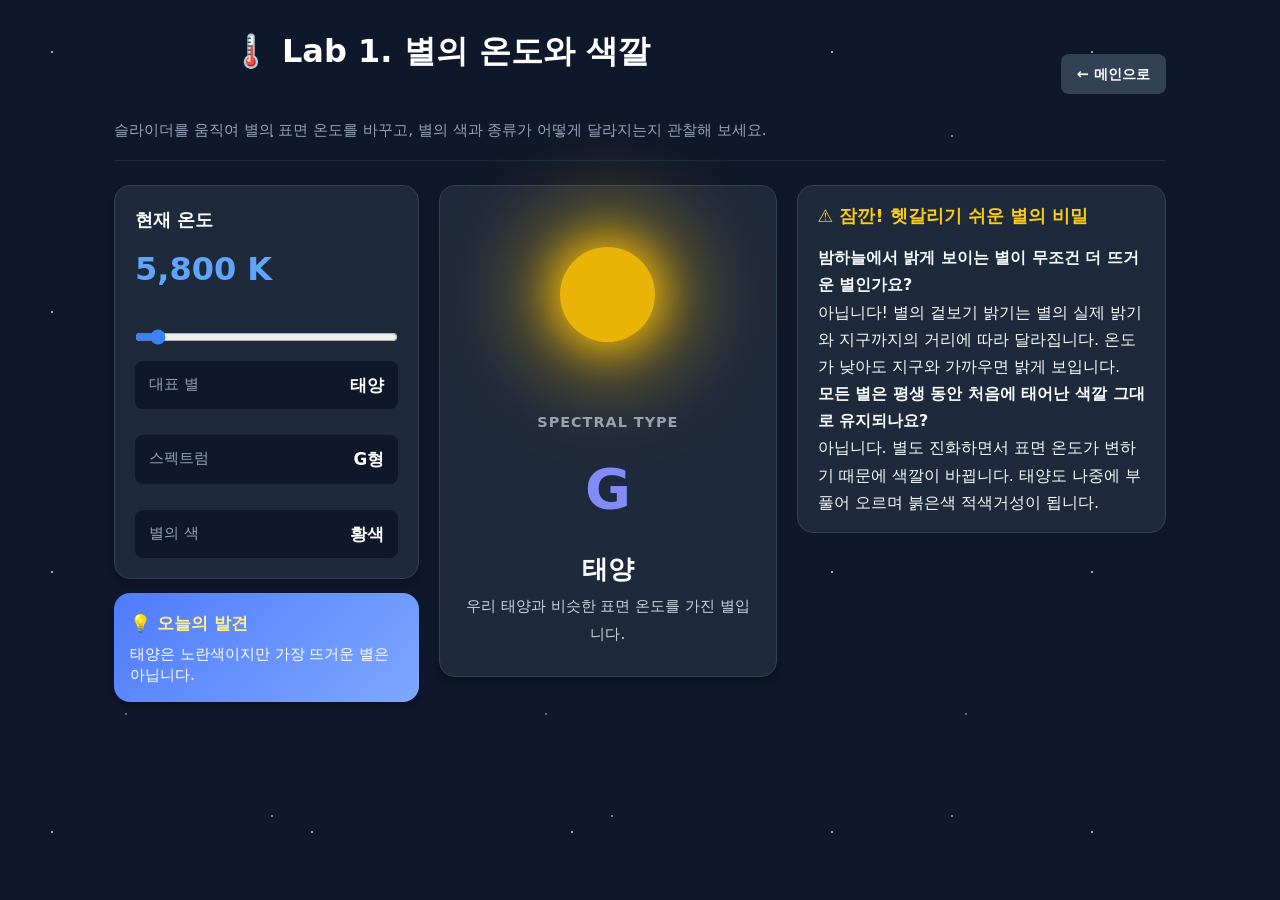
==== commit 2d9c64a8: "Update lab1.html" ====
--- a/lab1.html
+++ b/lab1.html
@@ -15,8 +15,48 @@
             box-sizing: border-box;
         }
 
+        /* 헤더 영역: ④ 버튼을 제목 오른쪽 끝에自然스럽게 정렬 */
+        .lab-header {
+            display: flex;
+            justify-content: space-between;
+            align-items: center;
+            margin-bottom: 24px;
+            padding-bottom: 16px;
+            border-bottom: 1px solid #1e293b;
+        }
+
+        .lab-title {
+            color: #ffffff !important;
+            font-size: 2rem !important;
+            font-weight: 800 !important;
+            margin: 0;
+        }
+
+        .lab-subtitle {
+            color: #94a3b8 !important;
+            font-size: 0.95rem !important;
+            margin: 4px 0 0 0;
+        }
+
+        /* 돌아가기 버튼 헤더 정렬 스타일 */
+        .back-btn {
+            background-color: #334155;
+            color: #f8fafc;
+            padding: 8px 16px;
+            border-radius: 8px;
+            text-decoration: none;
+            font-weight: 600;
+            font-size: 0.9rem;
+            transition: background 0.2s;
+            white-space: nowrap;
+        }
+
+        .back-btn:hover {
+            background-color: #475569;
+        }
+
         /* 카드 공통 기본 스타일 */
-        .control-card, .viewer-card, .discovery-card, .faq-card {
+        .control-card, .viewer-card, .discovery-card {
             background-color: #1e293b !important;
             color: #ffffff !important;
             border: 1px solid #334155 !important;
@@ -25,20 +65,6 @@
             box-shadow: 0 4px 6px -1px rgba(0, 0, 0, 0.3);
         }
 
-        /* 1) 상단 제목 크기 확대 및 스타일 */
-        .lab-title {
-            color: #ffffff !important;
-            font-size: 2.2rem !important; /* 시원하게 확 키운 제목 크기 */
-            font-weight: 800 !important;
-            margin: 0;
-        }
-
-        .lab-subtitle {
-            color: #94a3b8 !important;
-            font-size: 1.05rem !important;
-            margin: 6px 0 0 0;
-        }
-
         /* 컨트롤러 스타일 */
         .temperature-value {
             color: #60a5fa !important;
@@ -93,47 +119,60 @@
             font-weight: 500;
         }
 
-        /* ⚠️ 2) 오개념 FAQ (우측 3열 배치 스타일) */
+        /* ③ 오개념 FAQ 리스트 스타일 (카드 대신 가벼운 리스트 형태) */
         .faq-section {
-            display: flex;
-            flex-direction: column;
-            gap: 12px;
-        }
+            background-color: #1e293b;
+            border: 1px solid #334155;
+            border-radius: 16px;
+            padding: 16px 20px; /* ① 여백 축소 (padding: 14px~16px 수준) */
+        }
+
+        /* ② FAQ 제목 간소화 */
         .faq-title {
             color: #facc15 !important;
-            font-size: 1.15rem !important;
+            font-size: 1.1rem !important;
             font-weight: bold;
-            margin-bottom: 4px;
-        }
-        .faq-grid {
+            margin-bottom: 12px;
+        }
+
+        .faq-list {
             display: flex;
             flex-direction: column;
-            gap: 12px;
-        }
-        .faq-card {
-            background-color: #1e293b !important;
-            border: 1px solid #334155 !important;
-            border-radius: 14px;
-            padding: 16px;
-        }
-        .faq-card h4 {
+        }
+
+        /* 리스트 형태 항목 스타일 */
+        .faq-item {
+            padding: 10px 0;
+            border-bottom: 1px solid #334155;
+        }
+
+        .faq-item:last-child {
+            border-bottom: none; /* 마지막 항목은 구분선 제거 */
+            padding-bottom: 0;
+        }
+
+        .faq-item h4 {
             color: #60a5fa !important;
-            font-size: 0.98rem !important;
-            margin-top: 0;
-            margin-bottom: 6px;
+            font-size: 0.95rem !important;
+            margin: 0 0 4px 0;
             line-height: 1.35;
-        }
-        .faq-card p {
+            display: flex;
+            align-items: center;
+            gap: 6px;
+        }
+
+        .faq-item p {
             color: #cbd5e1 !important;
-            font-size: 0.9rem !important;
+            font-size: 0.88rem !important;
             line-height: 1.5;
             margin: 0;
-        }
-
-        /* 3열 대시보드 구조 (가로 여백을 가득 채우는 1:1.1:1.1 그리드) */
+            padding-left: 18px; /* 아이콘 넓이만큼 살짝 들여쓰기 */
+        }
+
+        /* 3열 대시보드 레이아웃 */
         .main-dashboard {
             display: grid;
-            grid-template-columns: 0.95fr 1.05fr 1.15fr; /* 3개 구역 가로 분할 */
+            grid-template-columns: 0.95fr 1.05fr 1.15fr;
             gap: 20px;
             align-items: start;
         }
@@ -141,19 +180,18 @@
 </head>
 <body>
 
-    <!-- 화면 전체 폭을 가득 활용하도록 max-width를 1400px로 확장 -->
     <div class="container" style="max-width: 1400px; margin: 0 auto; padding: 0 24px;">
         
-        <!-- 상단 헤더 영역 -->
-        <div style="display: flex; justify-content: space-between; align-items: flex-end; margin-bottom: 24px;">
+        <!-- ④ 헤더 영역 (제목 + 버튼 통합 정렬) -->
+        <header class="lab-header">
             <div>
                 <h2 class="lab-title">🌡️ Lab 1. 별의 온도와 색깔</h2>
                 <p class="lab-subtitle">
                     슬라이더를 움직여 별의 표면 온도를 바꾸고, 별의 색과 종류가 어떻게 달라지는지 관찰해 보세요.
                 </p>
             </div>
-            <a href="index.html" class="btn" style="background-color: #3b82f6; color: white; padding: 10px 20px; border-radius: 10px; text-decoration: none; font-weight: 600; font-size: 0.95rem;">← 메인 목록으로 돌아가기</a>
-        </div>
+            <a href="index.html" class="back-btn">← 메인으로</a>
+        </header>
 
         <!-- 🖥️ 3열 가로 풀화면 대시보드 -->
         <div class="main-dashboard">
@@ -194,14 +232,16 @@
                 </div>
             </div>
 
-            <!-- 3열 (오른쪽): 오개념 FAQ 카드 2개 -->
+            <!-- 3열 (오른쪽): 리스트 형태의 오개념 영역 -->
             <div class="column-3">
                 <div class="faq-section">
+                    <!-- ② 간소화된 FAQ 제목 -->
                     <div class="faq-title">
-                        ⚠️ 잠깐! 헷갈리기 쉬운 별의 비밀 (오개념 FAQ)
-                    </div>
-                    <div id="faqContainer" class="faq-grid">
-                        <!-- 자바스크립트로 생성된 2개의 오개념 카드가 여기에 쏙 들어옵니다 -->
+                        ⚠️ 잠깐! 헷갈리기 쉬운 별의 비밀
+                    </div>
+                    <!-- ③ 리스트 형태로 변경되는 FAQ 컨테이너 -->
+                    <div id="faqContainer" class="faq-list">
+                        <!-- 자바스크립트로 리스트 항목이 주입됩니다 -->
                     </div>
                 </div>
             </div>
@@ -209,7 +249,7 @@
         </div>
     </div>
 
-    <!-- 로직 자바스크립트 연결 -->
+    <!-- 스크립트 연결 -->
     <script src="js/lab1.js"></script>
 </body>
 </html>
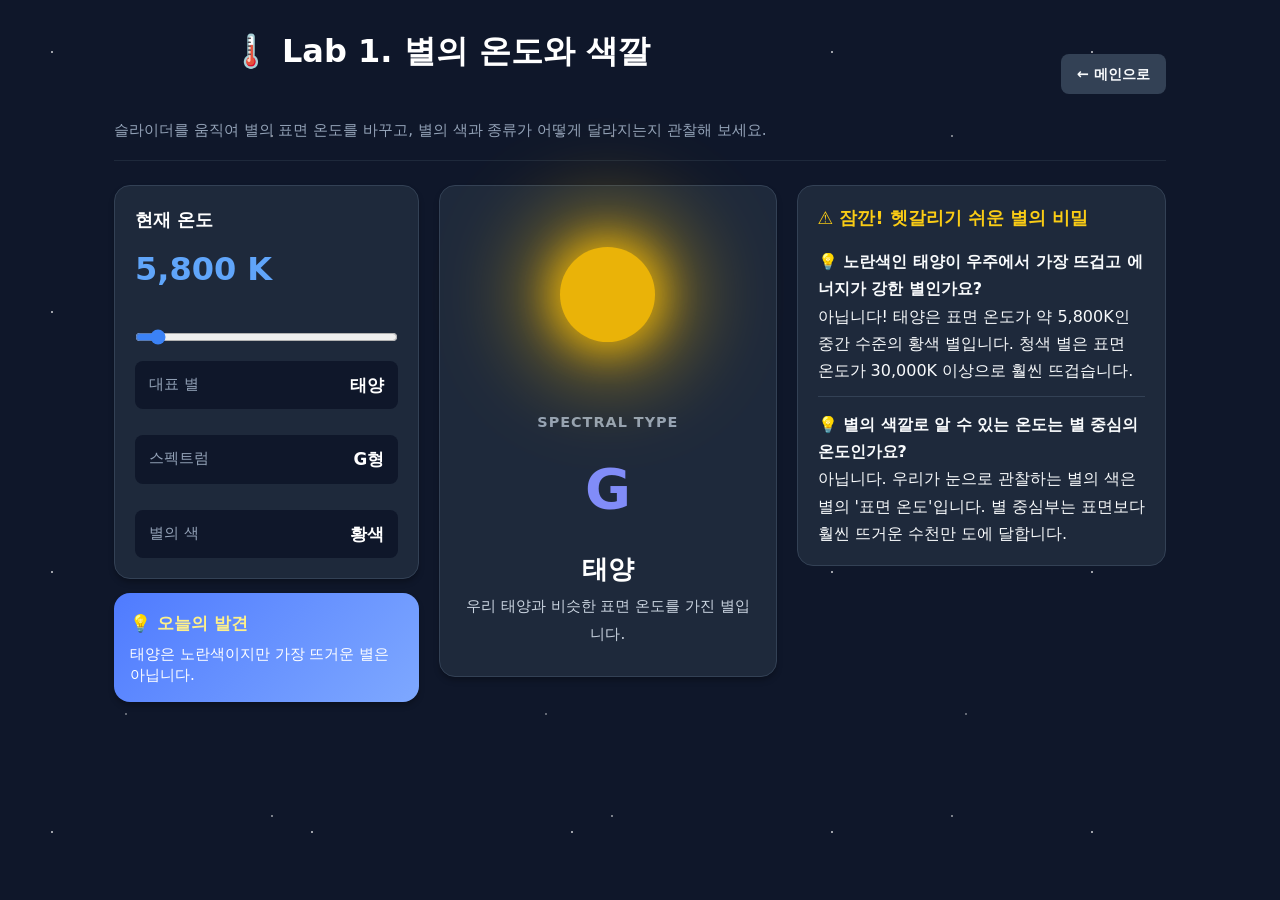
==== commit 38c91008: "Update lab1.html" ====
--- a/lab1.html
+++ b/lab1.html
@@ -15,7 +15,7 @@
             box-sizing: border-box;
         }
 
-        /* 헤더 영역: ④ 버튼을 제목 오른쪽 끝에自然스럽게 정렬 */
+        /* 헤더 영역 */
         .lab-header {
             display: flex;
             justify-content: space-between;
@@ -38,7 +38,6 @@
             margin: 4px 0 0 0;
         }
 
-        /* 돌아가기 버튼 헤더 정렬 스타일 */
         .back-btn {
             background-color: #334155;
             color: #f8fafc;
@@ -55,7 +54,7 @@
             background-color: #475569;
         }
 
-        /* 카드 공통 기본 스타일 */
+        /* 카드 공통 스타일 */
         .control-card, .viewer-card, .discovery-card {
             background-color: #1e293b !important;
             color: #ffffff !important;
@@ -119,54 +118,77 @@
             font-weight: 500;
         }
 
-        /* ③ 오개념 FAQ 리스트 스타일 (카드 대신 가벼운 리스트 형태) */
+        /* ⚠️ 질문/답변 명확한 구별을 위한 FAQ 스타일 */
         .faq-section {
             background-color: #1e293b;
             border: 1px solid #334155;
             border-radius: 16px;
-            padding: 16px 20px; /* ① 여백 축소 (padding: 14px~16px 수준) */
-        }
-
-        /* ② FAQ 제목 간소화 */
+            padding: 18px 20px;
+        }
+
         .faq-title {
             color: #facc15 !important;
             font-size: 1.1rem !important;
             font-weight: bold;
-            margin-bottom: 12px;
+            margin-bottom: 14px;
         }
 
         .faq-list {
             display: flex;
             flex-direction: column;
-        }
-
-        /* 리스트 형태 항목 스타일 */
+            gap: 14px;
+        }
+
+        /* 각 질문-답변 세트 항목 */
         .faq-item {
-            padding: 10px 0;
+            padding-bottom: 12px;
             border-bottom: 1px solid #334155;
         }
 
         .faq-item:last-child {
-            border-bottom: none; /* 마지막 항목은 구분선 제거 */
+            border-bottom: none;
             padding-bottom: 0;
         }
 
-        .faq-item h4 {
+        /* 질문(Q) 스타일: 밝은 파란색 및 두꺼운 글씨 */
+        .faq-question {
             color: #60a5fa !important;
-            font-size: 0.95rem !important;
-            margin: 0 0 4px 0;
-            line-height: 1.35;
-            display: flex;
-            align-items: center;
+            font-size: 0.98rem !important;
+            font-weight: 700 !important;
+            margin: 0 0 6px 0;
+            line-height: 1.4;
+            display: flex;
+            align-items: flex-start;
             gap: 6px;
         }
 
-        .faq-item p {
+        .faq-question .q-badge {
+            background-color: #2563eb;
+            color: #ffffff;
+            font-size: 0.8rem;
+            padding: 1px 6px;
+            border-radius: 4px;
+            font-weight: 800;
+            flex-shrink: 0;
+            margin-top: 2px;
+        }
+
+        /* 답변(A) 스타일: 여백 구분 및 연한 글씨 */
+        .faq-answer {
             color: #cbd5e1 !important;
             font-size: 0.88rem !important;
-            line-height: 1.5;
-            margin: 0;
-            padding-left: 18px; /* 아이콘 넓이만큼 살짝 들여쓰기 */
+            line-height: 1.55;
+            margin: 0;
+            padding-left: 28px; /* 질문 태그 뒤로 깔끔하게 들여쓰기 */
+            position: relative;
+        }
+
+        .faq-answer::before {
+            content: "A.";
+            position: absolute;
+            left: 8px;
+            color: #94a3b8;
+            font-weight: 700;
         }
 
         /* 3열 대시보드 레이아웃 */
@@ -182,7 +204,7 @@
 
     <div class="container" style="max-width: 1400px; margin: 0 auto; padding: 0 24px;">
         
-        <!-- ④ 헤더 영역 (제목 + 버튼 통합 정렬) -->
+        <!-- 헤더 영역 -->
         <header class="lab-header">
             <div>
                 <h2 class="lab-title">🌡️ Lab 1. 별의 온도와 색깔</h2>
@@ -193,10 +215,10 @@
             <a href="index.html" class="back-btn">← 메인으로</a>
         </header>
 
-        <!-- 🖥️ 3열 가로 풀화면 대시보드 -->
+        <!-- 대시보드 메인 영역 -->
         <div class="main-dashboard">
             
-            <!-- 1열 (왼쪽): 컨트롤러 + 오늘의 발견 -->
+            <!-- 1열 (왼쪽) -->
             <div class="column-1">
                 <div class="control-card">
                     <h3 style="color: white; margin-top: 0; margin-bottom: 6px; font-size: 1.1rem;">현재 온도</h3>
@@ -218,7 +240,7 @@
                 </div>
             </div>
 
-            <!-- 2열 (중앙): 별 뷰어 카드 -->
+            <!-- 2열 (중앙) -->
             <div class="column-2">
                 <div class="viewer-card" style="text-align: center; padding: 28px 20px;">
                     <div class="star-wrapper" style="position: relative; height: 160px; display: flex; align-items: center; justify-content: center;">
@@ -232,16 +254,14 @@
                 </div>
             </div>
 
-            <!-- 3열 (오른쪽): 리스트 형태의 오개념 영역 -->
+            <!-- 3열 (오른쪽): Q & A 구분된 오개념 영역 -->
             <div class="column-3">
                 <div class="faq-section">
-                    <!-- ② 간소화된 FAQ 제목 -->
                     <div class="faq-title">
                         ⚠️ 잠깐! 헷갈리기 쉬운 별의 비밀
                     </div>
-                    <!-- ③ 리스트 형태로 변경되는 FAQ 컨테이너 -->
                     <div id="faqContainer" class="faq-list">
-                        <!-- 자바스크립트로 리스트 항목이 주입됩니다 -->
+                        <!-- 자바스크립트로 Q와 A가 구분된 목록이 들어옵니다 -->
                     </div>
                 </div>
             </div>
